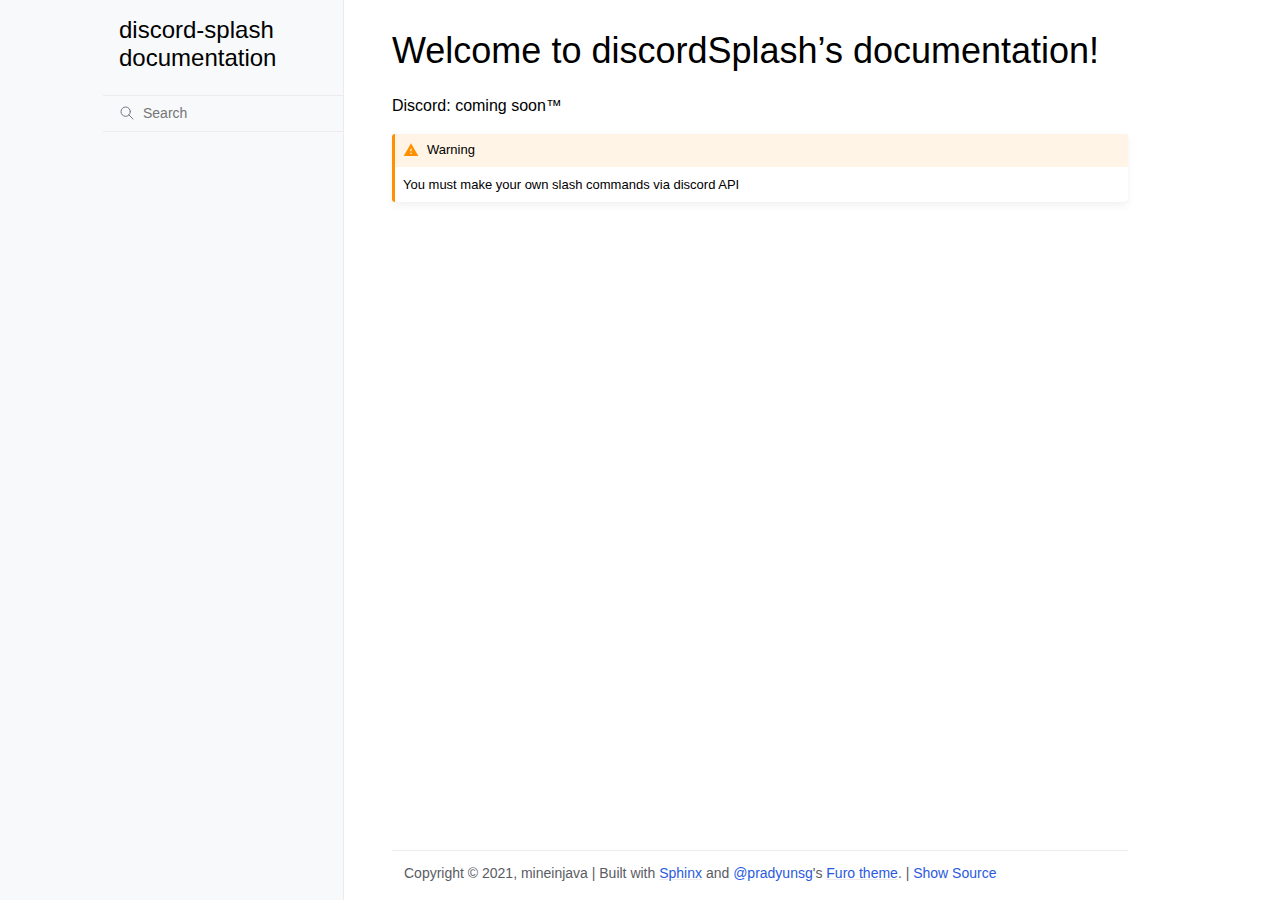
==== docs/_build/html/index.html @ cd90b01c "I think this fixes docs" ====
<!doctype html>
<html class="no-js">
  <head><meta charset="utf-8"/>
    <meta name="viewport" content="width=device-width,initial-scale=1"/><link rel="index" title="Index" href="genindex.html" /><link rel="search" title="Search" href="search.html" />

    <meta name="generator" content="sphinx-3.2.1, furo 2020.12.30.beta24"/>
        <title>Home - discord-splash documentation</title>
      <link rel="stylesheet" href="_static/styles/furo.css?digest=33d2fc4f3f180ec1ffc6524e273e21d7d58cbe49">
    <link rel="stylesheet" href="_static/pygments.css">
    <link media="(prefers-color-scheme: dark)" rel="stylesheet" href="_static/pygments_dark.css">
    


<style>
  :root {
    --color-code-background: #f8f8f8;
  --color-code-foreground: black;
  
  }
  @media (prefers-color-scheme: dark) {
    :root {
      --color-code-background: #202020;
  --color-code-foreground: #d0d0d0;
  
    }
  }

  /* For allowing end-user-specific overrides */
  .override-light {
    --color-code-background: #f8f8f8;
  --color-code-foreground: black;
  
  }
  .override-dark {
    --color-code-background: #202020;
  --color-code-foreground: #d0d0d0;
  
  }
</style><link rel="stylesheet" href="_static/styles/furo-extensions.css?digest=26485485040e7aaf717c13fd0188a5ad2c2deb60">
    <script id="documentation_options" data-url_root="./" src="_static/documentation_options.js"></script>
    <script defer="defer" src="_static/jquery.js"></script>
    <script defer="defer" src="_static/underscore.js"></script>
    <script defer="defer" src="_static/doctools.js"></script>
    <script defer="defer" src="_static/language_data.js"></script>
    <script defer src="_static/scripts/main.js?digest=e931d09b2a40c1bb82b542effe772014573baf67"></script></head>
  <body dir="">
    
<svg xmlns="http://www.w3.org/2000/svg" style="display: none;">
  <symbol id="svg-toc" viewBox="0 0 24 24">
    <title>Contents</title>
    <svg xmlns="http://www.w3.org/2000/svg" width="24" height="24" viewBox="0 0 24 24" fill="none"
      stroke-width="1.5" stroke="currentColor" stroke-linecap="round" stroke-linejoin="round">
      <path stroke="none" d="M0 0h24v24H0z"/>
      <line x1="4" y1="6" x2="20" y2="6" />
      <line x1="10" y1="12" x2="20" y2="12" />
      <line x1="6" y1="18" x2="20" y2="18" />
    </svg>
  </symbol>
  <symbol id="svg-menu" viewBox="0 0 24 24">
    <title>Menu</title>
    <svg xmlns="http://www.w3.org/2000/svg" width="24" height="24" viewBox="0 0 24 24" fill="none"
      stroke="currentColor" stroke-width="2" stroke-linecap="round" stroke-linejoin="round"
      class="feather feather-menu">
      <line x1="3" y1="12" x2="21" y2="12"></line>
      <line x1="3" y1="6" x2="21" y2="6"></line>
      <line x1="3" y1="18" x2="21" y2="18"></line>
    </svg>
  </symbol>
  <symbol id="svg-arrow-right" viewBox="0 0 24 24">
    <title>Expand</title>
    <svg xmlns="http://www.w3.org/2000/svg" width="24" height="24" viewBox="0 0 24 24" fill="none"
      stroke="currentColor" stroke-width="2" stroke-linecap="round" stroke-linejoin="round"
      class="feather feather-chevron-right">
      <polyline points="9 18 15 12 9 6"></polyline>
    </svg>
  </symbol>
</svg>

<input type="checkbox" class="sidebar-toggle" name="__navigation" id="__navigation">
<input type="checkbox" class="sidebar-toggle" name="__toc" id="__toc">
<label class="overlay sidebar-overlay" for="__navigation"></label>
<label class="overlay toc-overlay" for="__toc"></label>



<div class="page">
  <header class="mobile-header">
    <div class="header-left">
      <label class="nav-overlay-icon" for="__navigation">
        <i class="icon"><svg><use href="#svg-menu"></use></svg></i>
      </label>
    </div>
    <div class="header-center">
      <a href="#"><div class="brand">discord-splash  documentation</div></a>
    </div>
    <div class="header-right">
      <label class="toc-overlay-icon toc-header-icon no-toc" for="__toc">
        <i class="icon"><svg><use href="#svg-toc"></use></svg></i>
      </label>
    </div>
  </header>
  <aside class="sidebar-drawer">
    <div class="sidebar-container">
      
      <div class="sidebar-sticky"><a class="sidebar-brand" href="#">
  
  
  <span class="sidebar-brand-text">discord-splash  documentation</span>
  
</a><form class="sidebar-search-container" method="get" action="search.html">
  <input class="sidebar-search" placeholder=Search name="q">
  <input type="hidden" name="check_keywords" value="yes">
  <input type="hidden" name="area" value="default">
</form><div class="sidebar-scroll"><div class="sidebar-tree">
  
</div>
</div>
      </div>
      
    </div>
  </aside>
  <main class="main">
    <div class="content">
      <article role="main">
        <label class="toc-overlay-icon toc-content-icon no-toc" for="__toc">
          <i class="icon"><svg><use href="#svg-toc"></use></svg></i>
        </label>
        <div class="section" id="welcome-to-discordsplash-s-documentation">
<h1>Welcome to discordSplash’s documentation!<a class="headerlink" href="#welcome-to-discordsplash-s-documentation" title="Permalink to this headline">¶</a></h1>
<p>Discord: coming soon™</p>
<div class="admonition warning">
<p class="admonition-title">Warning</p>
<p>You must make your own slash commands via discord API</p>
</div>
</div>

      </article>
      <footer>
        
        <div class="related-pages">
          
          
        </div>

        <div class="related-information">
              Copyright &#169; 2021, mineinjava
            |
            Built with <a href="https://www.sphinx-doc.org/">Sphinx</a>
              and
              <a class="muted-link" href="https://pradyunsg.me">@pradyunsg</a>'s
              <a href="https://github.com/pradyunsg/furo">Furo theme</a>.
            |
            <a class="muted-link" href="_sources/index.rst.txt"
               rel="nofollow">
              Show Source
            </a>
        </div>
        
      </footer>
    </div>
    <aside class="toc-drawer no-toc">
      
      
      
    </aside>
  </main>
</div>
  </body>
</html>
---- docs/_build/html/_static/styles/furo.css ----
/*! normalize.css v8.0.1 | MIT License | github.com/necolas/normalize.css */html{line-height:1.15;-webkit-text-size-adjust:100%}body{margin:0}main{display:block}h1{font-size:2em;margin:.67em 0}hr{box-sizing:content-box;height:0;overflow:visible}pre{font-family:monospace,monospace;font-size:1em}a{background-color:transparent}abbr[title]{border-bottom:none;text-decoration:underline;-webkit-text-decoration:underline dotted;text-decoration:underline dotted}b,strong{font-weight:bolder}code,kbd,samp{font-family:monospace,monospace;font-size:1em}small{font-size:80%}sub,sup{font-size:75%;line-height:0;position:relative;vertical-align:baseline}sub{bottom:-.25em}sup{top:-.5em}img{border-style:none}button,input,optgroup,select,textarea{font-family:inherit;font-size:100%;line-height:1.15;margin:0}button,input{overflow:visible}button,select{text-transform:none}[type=button],[type=reset],[type=submit],button{-webkit-appearance:button}[type=button]::-moz-focus-inner,[type=reset]::-moz-focus-inner,[type=submit]::-moz-focus-inner,button::-moz-focus-inner{border-style:none;padding:0}[type=button]:-moz-focusring,[type=reset]:-moz-focusring,[type=submit]:-moz-focusring,button:-moz-focusring{outline:1px dotted ButtonText}fieldset{padding:.35em .75em .625em}legend{box-sizing:border-box;color:inherit;display:table;max-width:100%;padding:0;white-space:normal}progress{vertical-align:baseline}textarea{overflow:auto}[type=checkbox],[type=radio]{box-sizing:border-box;padding:0}[type=number]::-webkit-inner-spin-button,[type=number]::-webkit-outer-spin-button{height:auto}[type=search]{-webkit-appearance:textfield;outline-offset:-2px}[type=search]::-webkit-search-decoration{-webkit-appearance:none}::-webkit-file-upload-button{-webkit-appearance:button;font:inherit}details{display:block}summary{display:list-item}[hidden],template{display:none}body{color:var(--color-foreground-primary);background:var(--color-background-primary)}.mobile-header .header-center a{color:var(--color-header-text);text-decoration:none}.announcement{background-color:var(--color-announcement-background);color:var(--color-announcement-text)}.sidebar-drawer{border-right:1px solid var(--color-sidebar-background-border);background:var(--color-sidebar-background)}.sidebar-brand{color:var(--color-sidebar-brand-text)}.sidebar-search-container{background:var(--color-sidebar-search-background)}.sidebar-search-container:focus-within,.sidebar-search-container:hover{background:var(--color-sidebar-search-background--focus)}.sidebar-search-container:before{background-color:var(--color-sidebar-search-icon);-webkit-mask-image:var(--icon-search);mask-image:var(--icon-search)}.sidebar-search{border:none;border-top:1px solid var(--color-sidebar-search-border);border-bottom:1px solid var(--color-sidebar-search-border)}.sidebar-tree .icon,.sidebar-tree .reference{color:var(--color-sidebar-link-text)}.sidebar-tree .reference{text-decoration:none}.sidebar-tree .reference:hover{background:var(--color-sidebar-item-background--hover)}.sidebar-tree .reference.external:after{color:var(--color-sidebar-link-text)}.sidebar-tree .caption{color:var(--color-sidebar-caption-text)}.sidebar-tree .toctree-l1>.reference,.sidebar-tree .toctree-l1>label .icon{color:var(--color-sidebar-link-text--top-level)}.sidebar-tree label{background:var(--color-sidebar-item-expander-background)}.sidebar-tree label:hover{background:var(--color-sidebar-item-expander-background--hover)}.sidebar-tree .current>.reference{background:var(--color-sidebar-item-background--current)}.sidebar-tree .current>.reference:hover{background:var(--color-sidebar-item-background--hover)}.toc-drawer{background:var(--color-toc-background)}.toc-title{color:var(--color-toc-title-text)}.toc-tree{border-left:1px solid var(--color-background-border)}.toc-tree .reference{text-decoration:none;color:var(--color-toc-item-text)}.toc-tree .scroll-current>.reference{color:var(--color-toc-item-text--active)}article{color:var(--color-content-foreground);background:var(--color-content-background)}a{text-decoration:underline;color:var(--color-link);-webkit-text-decoration-color:var(--color-link-underline);text-decoration-color:var(--color-link-underline)}a:hover{color:var(--color-link--hover);-webkit-text-decoration-color:var(--color-link-underline--hover);text-decoration-color:var(--color-link-underline--hover)}a.muted-link{text-decoration:none}a.muted-link:hover{text-decoration:underline;color:var(--color-link);-webkit-text-decoration-color:var(--color-link-underline);text-decoration-color:var(--color-link-underline)}.problematic{color:var(--color-problematic)}.only-light{display:block!important}.only-dark{display:none!important}@media (prefers-color-scheme:dark){.only-light{display:none!important}.only-dark{display:block!important}}html{font-family:var(--font-stack)}code,kbd,pre,samp{font-family:var(--font-stack--monospace)}body{-webkit-font-smoothing:antialiased;-moz-osx-font-smoothing:grayscale}article{line-height:1.5}h1{font-size:2.25rem}h2{font-size:1.75rem}h3{font-size:1.25rem}h4{font-size:1rem}h5{font-size:.875rem}h6{font-size:.75rem}h1,h2{margin-bottom:1rem;font-weight:300}h1,h2,h3{margin-top:1.5rem}h3{margin-bottom:.75rem;font-weight:400}h4,h5,h6{text-transform:uppercase;margin-top:1rem;margin-bottom:.5rem;font-weight:700}p{margin-top:.75rem;margin-bottom:.75rem}hr.docutils{height:1px;padding:0;margin:2rem 0;background-color:var(--color-background-border);border:0}.centered{text-align:center}:root{--font-stack:-apple-system,BlinkMacSystemFont,Segoe UI,Helvetica,Arial,sans-serif,Apple Color Emoji,Segoe UI Emoji;--font-stack--monospace:"SFMono-Regular",Menlo,Consolas,Monaco,Liberation Mono,Lucida Console,monospace;--font-size--normal:100%;--font-size--small:87.5%;--font-size--small--2:81.25%;--font-size--small--3:75%;--font-size--small--4:62.5%;--sidebar-caption-font-size:var(--font-size--small--2);--sidebar-item-font-size:var(--font-size--small);--sidebar-search-input-font-size:var(--font-size--small);--toc-font-size:var(--font-size--small--3);--toc-font-size--mobile:var(--font-size--normal);--toc-title-font-size:var(--font-size--small--4);--admonition-font-size:0.8125rem;--admonition-title-font-size:0.8125rem;--code-font-size:var(--font-size--small--2);--header-height:calc(var(--sidebar-item-line-height) + var(--sidebar-item-spacing-vertical)*4);--sidebar-tree-space-above:1.5rem;--sidebar-caption-space-above:1rem;--sidebar-item-line-height:1rem;--sidebar-item-spacing-vertical:0.5rem;--sidebar-item-spacing-horizontal:1rem;--sidebar-item-height:calc(var(--sidebar-item-line-height) + var(--sidebar-item-spacing-vertical)*2);--sidebar-expander-width:var(--sidebar-item-height);--sidebar-search-space-above:0.5rem;--sidebar-search-input-spacing-vertical:0.5rem;--sidebar-search-input-spacing-horizontal:0.5rem;--sidebar-search-input-height:1rem;--sidebar-search-icon-size:var(--sidebar-search-input-height);--toc-title-padding:0.25rem 0;--toc-spacing-vertical:1.5rem;--toc-spacing-horizontal:1.5rem;--toc-item-spacing-vertical:0.4rem;--toc-item-spacing-horizontal:1rem;--icon-search:url('data:image/svg+xml;charset=utf-8,<svg xmlns="http://www.w3.org/2000/svg" viewBox="0 0 24 24" stroke-width="1.5" stroke="currentColor" fill="none" stroke-linecap="round" stroke-linejoin="round"><path d="M0 0h24v24H0z" stroke="none"/><circle cx="10" cy="10" r="7"/><path d="M21 21l-6-6"/></svg>');--icon-pencil:url('data:image/svg+xml;charset=utf-8,<svg xmlns="http://www.w3.org/2000/svg" viewBox="0 0 24 24"><path d="M20.71 7.04c.39-.39.39-1.04 0-1.41l-2.34-2.34c-.37-.39-1.02-.39-1.41 0l-1.84 1.83 3.75 3.75M3 17.25V21h3.75L17.81 9.93l-3.75-3.75L3 17.25z"/></svg>');--icon-abstract:url('data:image/svg+xml;charset=utf-8,<svg xmlns="http://www.w3.org/2000/svg" viewBox="0 0 24 24"><path d="M4 5h16v2H4V5m0 4h16v2H4V9m0 4h16v2H4v-2m0 4h10v2H4v-2z"/></svg>');--icon-info:url('data:image/svg+xml;charset=utf-8,<svg xmlns="http://www.w3.org/2000/svg" viewBox="0 0 24 24"><path d="M13 9h-2V7h2m0 10h-2v-6h2m-1-9A10 10 0 002 12a10 10 0 0010 10 10 10 0 0010-10A10 10 0 0012 2z"/></svg>');--icon-flame:url('data:image/svg+xml;charset=utf-8,<svg xmlns="http://www.w3.org/2000/svg" viewBox="0 0 24 24"><path d="M17.55 11.2c-.23-.3-.5-.56-.76-.82-.65-.6-1.4-1.03-2.03-1.66C13.3 7.26 13 4.85 13.91 3c-.91.23-1.75.75-2.45 1.32-2.54 2.08-3.54 5.75-2.34 8.9.04.1.08.2.08.33 0 .22-.15.42-.35.5-.22.1-.46.04-.64-.12a.83.83 0 01-.15-.17c-1.1-1.43-1.28-3.48-.53-5.12C5.89 10 5 12.3 5.14 14.47c.04.5.1 1 .27 1.5.14.6.4 1.2.72 1.73 1.04 1.73 2.87 2.97 4.84 3.22 2.1.27 4.35-.12 5.96-1.6 1.8-1.66 2.45-4.32 1.5-6.6l-.13-.26c-.2-.46-.47-.87-.8-1.25l.05-.01m-3.1 6.3c-.28.24-.73.5-1.08.6-1.1.4-2.2-.16-2.87-.82 1.19-.28 1.89-1.16 2.09-2.05.17-.8-.14-1.46-.27-2.23-.12-.74-.1-1.37.18-2.06.17.38.37.76.6 1.06.76 1 1.95 1.44 2.2 2.8.04.14.06.28.06.43.03.82-.32 1.72-.92 2.27h.01z"/></svg>');--icon-question:url('data:image/svg+xml;charset=utf-8,<svg xmlns="http://www.w3.org/2000/svg" viewBox="0 0 24 24"><path d="M15.07 11.25l-.9.92C13.45 12.89 13 13.5 13 15h-2v-.5c0-1.11.45-2.11 1.17-2.83l1.24-1.26c.37-.36.59-.86.59-1.41a2 2 0 00-2-2 2 2 0 00-2 2H8a4 4 0 014-4 4 4 0 014 4 3.2 3.2 0 01-.93 2.25M13 19h-2v-2h2M12 2A10 10 0 002 12a10 10 0 0010 10 10 10 0 0010-10c0-5.53-4.5-10-10-10z"/></svg>');--icon-warning:url('data:image/svg+xml;charset=utf-8,<svg xmlns="http://www.w3.org/2000/svg" viewBox="0 0 24 24"><path d="M13 14h-2v-4h2m0 8h-2v-2h2M1 21h22L12 2 1 21z"/></svg>');--icon-failure:url('data:image/svg+xml;charset=utf-8,<svg xmlns="http://www.w3.org/2000/svg" viewBox="0 0 24 24"><path d="M12 2c5.53 0 10 4.47 10 10s-4.47 10-10 10S2 17.53 2 12 6.47 2 12 2m3.59 5L12 10.59 8.41 7 7 8.41 10.59 12 7 15.59 8.41 17 12 13.41 15.59 17 17 15.59 13.41 12 17 8.41 15.59 7z"/></svg>');--icon-spark:url('data:image/svg+xml;charset=utf-8,<svg xmlns="http://www.w3.org/2000/svg" viewBox="0 0 24 24"><path d="M11.5 20l4.86-9.73H13V4l-5 9.73h3.5V20M12 2c2.75 0 5.1 1 7.05 2.95C21 6.9 22 9.25 22 12s-1 5.1-2.95 7.05C17.1 21 14.75 22 12 22s-5.1-1-7.05-2.95C3 17.1 2 14.75 2 12s1-5.1 2.95-7.05C6.9 3 9.25 2 12 2z"/></svg>');--icon-admonition-default:var(--icon-abstract);--color-problematic:#b30000;--color-foreground-primary:#000;--color-foreground-secondary:#5a5c63;--color-foreground-muted:#72747e;--color-foreground-border:#878787;--color-background-primary:#fff;--color-background-secondary:#f8f9fb;--color-background-hover:#efeff4;--color-background-hover--transparent:rgba(239,239,244,0);--color-background-border:#eeebee;--color-announcement-background:rgba(0,0,0,0.8666666666666667);--color-announcement-text:#eeebee;--color-brand-primary:#2962ff;--color-brand-content:#2a5adf;--color-api-overall:var(--color-foreground-muted);--color-api-name:var(--color-brand-content);--color-api-pre-name:var(--color-brand-content);--color-api-paren:var(--color-foreground-secondary);--color-api-keyword:var(--color-problematic);--color-api-highlight-on-target:#ffc;--color-inline-code-background:var(--color-background-secondary);--color-highlighted-background:#def;--color-highlighted-text:var(--color-foreground-primary);--color-admonition-background:transparent;--color-admonition-title:#651fff;--color-admonition-title-background:rgba(101,31,255,0.1);--color-admonition-title--caution:#ff9100;--color-admonition-title-background--caution:rgba(255,145,0,0.1);--color-admonition-title--warning:#ff9100;--color-admonition-title-background--warning:rgba(255,145,0,0.1);--color-admonition-title--danger:#ff5252;--color-admonition-title-background--danger:rgba(255,82,82,0.1);--color-admonition-title--attention:#ff5252;--color-admonition-title-background--attention:rgba(255,82,82,0.1);--color-admonition-title--error:#ff5252;--color-admonition-title-background--error:rgba(255,82,82,0.1);--color-admonition-title--hint:#00c852;--color-admonition-title-background--hint:rgba(0,200,82,0.1);--color-admonition-title--important:#00bfa5;--color-admonition-title-background--important:rgba(0,191,165,0.1);--color-admonition-title--note:#00b0ff;--color-admonition-title-background--note:rgba(0,176,255,0.1);--color-admonition-title--seealso:#448aff;--color-admonition-title-background--seealso:rgba(68,138,255,0.1);--color-admonition-title--tip:#00c852;--color-admonition-title-background--tip:rgba(0,200,82,0.1);--color-admonition-title--admonition-todo:grey;--color-admonition-title-background--admonition-todo:hsla(0,0%,50.2%,0.1);--color-header-background:var(--color-background-primary);--color-header-border:var(--color-background-border);--color-header-text:var(--color-foreground-primary);--color-sidebar-background:var(--color-background-secondary);--color-sidebar-background-border:var(--color-background-border);--color-sidebar-brand-text:var(--color-foreground-primary);--color-sidebar-caption-text:var(--color-foreground-muted);--color-sidebar-link-text:var(--color-foreground-secondary);--color-sidebar-link-text--top-level:var(--color-brand-primary);--color-sidebar-item-background:var(--color-sidebar-background);--color-sidebar-item-background--current:var(--color-sidebar-item-background);--color-sidebar-item-background--hover:linear-gradient(90deg,var(--color-background-hover--transparent),var(--color-background-hover) var(--sidebar-item-spacing-horizontal),var(--color-background-hover));--color-sidebar-item-expander-background:transparent;--color-sidebar-item-expander-background--hover:var(--color-background-hover);--color-sidebar-search-text:var(--color-foreground-primary);--color-sidebar-search-background:var(--color-background-secondary);--color-sidebar-search-background--focus:var(--color-background-primary);--color-sidebar-search-border:var(--color-background-border);--color-sidebar-search-icon:var(--color-foreground-muted);--color-toc-background:var(--color-background-primary);--color-toc-title-text:var(--color-foreground-muted);--color-toc-item-text:var(--color-foreground-secondary);--color-toc-item-text--hover:var(--color-foreground-primary);--color-toc-item-text--active:var(--color-brand-primary);--color-content-foreground:var(--color-foreground-primary);--color-content-background:transparent;--color-link:var(--color-brand-content);--color-link--hover:var(--color-brand-content);--color-link-underline:var(--color-background-border);--color-link-underline--hover:var(--color-foreground-border)}@media (prefers-color-scheme:dark){:root{--color-problematic:#e25050;--color-foreground-primary:hsla(0,0%,100%,0.8509803921568627);--color-foreground-secondary:#9ca0a5;--color-foreground-muted:#81868d;--color-foreground-border:#666;--color-background-primary:#131416;--color-background-secondary:#1a1c1e;--color-background-hover:#1e2124;--color-background-hover--transparent:rgba(30,33,36,0);--color-background-border:#303335;--color-announcement-background:rgba(0,0,0,0.8666666666666667);--color-announcement-text:#eeebee;--color-brand-primary:#2b8cee;--color-brand-content:#368ce2;--color-highlighted-background:#083563;--color-highlighted-text:var(--color-foreground-primary);--color-api-highlight-on-target:#330;--color-admonition-background:#18181a}}html{overflow-x:hidden;overflow-y:scroll}:not(html):not(body){scrollbar-width:thin;scrollbar-color:var(--color-foreground-border) transparent}:not(html):not(body)::-webkit-scrollbar{width:.25rem;height:.25rem}:not(html):not(body)::-webkit-scrollbar-thumb{background-color:var(--color-foreground-border);border-radius:.125rem}body,html{height:100%}.page{display:flex;min-height:100%}.mobile-header{width:100%;height:var(--header-height);background-color:var(--color-header-background);color:var(--color-header-text);border-bottom:1px solid var(--color-header-border);z-index:10;display:none}.mobile-header.scrolled{border-bottom:none;box-shadow:0 0 .2rem rgba(0,0,0,.1),0 .2rem .4rem rgba(0,0,0,.2)}.main{display:flex;flex:1}.sidebar-drawer{box-sizing:border-box;display:flex;justify-content:flex-end;width:calc(50% - 26em);min-width:15em}.sidebar-container,.toc-drawer{box-sizing:border-box;width:15em}.toc-drawer{padding-right:1rem}.sidebar-sticky,.toc-sticky{position:-webkit-sticky;position:sticky;top:0;height:100vh;height:min(100%,100vh);display:flex;flex-direction:column}.sidebar-scroll,.toc-scroll{flex-shrink:1;overflow:auto;scroll-behavior:smooth}.content{padding:0 3em;width:46em;display:flex;flex-direction:column;justify-content:space-between}.icon{display:inline-block;height:1rem;width:1rem}.icon svg{width:100%;height:100%}.announcement{height:var(--header-height);display:flex;align-items:center;overflow-x:auto}.announcement+.page{min-height:calc(100% - var(--header-height))}.announcement-content{box-sizing:border-box;padding:.5rem;min-width:100%;white-space:nowrap;text-align:center}.nav-overlay-icon,.toc-overlay-icon{display:none;cursor:pointer}.nav-overlay-icon .icon,.toc-overlay-icon .icon{color:var(--color-foreground-secondary);height:1.25rem;width:1.25rem}.nav-overlay-icon,.toc-header-icon{justify-content:center;align-items:center}.toc-content-icon{height:1.5rem;width:1.5rem;margin-top:1.5rem;float:right}.sidebar-toggle{position:absolute;display:none}.sidebar-toggle[name=__toc]{left:20px}.sidebar-toggle:checked{left:40px}.overlay{position:fixed;top:0;width:0;height:0;transition:width 0ms,height 0ms,opacity .25s ease-out;opacity:0;background-color:rgba(0,0,0,.54)}.sidebar-overlay{z-index:20}.toc-overlay{z-index:40}.sidebar-drawer{z-index:30;transition:left .25s ease-in-out}.toc-drawer{z-index:50;transition:right .25s ease-in-out}#__navigation:checked~.sidebar-overlay{width:100%;height:100%;opacity:1}#__navigation:checked~.page .sidebar-drawer{top:0;left:0}#__toc:checked~.toc-overlay{width:100%;height:100%;opacity:1}#__toc:checked~.page .toc-drawer{top:0;right:0}@media (min-width:97em){html{font-size:110%}}@media (max-width:82em){.toc-content-icon{display:flex}.toc-drawer{position:fixed;height:100vh;top:0;right:-15em;border-left:1px solid var(--color-background-muted)}.toc-tree{border-left:none;font-size:var(--toc-font-size--mobile)}.sidebar-drawer{width:calc(50% - 18.5em)}}@media (max-width:67em){.nav-overlay-icon{display:flex}.sidebar-drawer{position:fixed;height:100vh;width:15em;top:0;left:-15em}.toc-header-icon{display:flex}.toc-content-icon{display:none}.mobile-header{position:-webkit-sticky;position:sticky;top:0;display:flex;justify-content:space-between;align-items:center}.mobile-header .header-left,.mobile-header .header-right{display:flex;height:var(--header-height);width:var(--header-height)}.mobile-header .header-left label,.mobile-header .header-right label{height:100%;width:100%}:target{scroll-margin-top:var(--header-height)}.page{flex-direction:column;justify-content:center}.content{margin-left:auto;margin-right:auto}}@media (max-width:52em){.content{width:100%;overflow-x:auto}}@media (max-width:46em){.content{padding:0 1em}article div.sidebar{float:none;width:100%;margin:1rem 0}}.admonition{margin:1rem auto;padding:0 .5rem .5rem;background:var(--color-admonition-background);border-radius:.2rem;border-left:.2rem solid var(--color-admonition-title);box-shadow:0 .2rem .5rem rgba(0,0,0,.05),0 0 .0625rem rgba(0,0,0,.1);font-size:var(--admonition-font-size);overflow:hidden;page-break-inside:avoid}.admonition>:nth-child(2){margin-top:0}.admonition>:last-child{margin-bottom:0}.admonition p.admonition-title{position:relative;margin:0 -.5rem .5rem;padding:.5rem .5rem .5rem 2rem;font-weight:500;font-size:var(--admonition-title-font-size);background-color:var(--color-admonition-title-background);line-height:1.3}.admonition p.admonition-title:before{content:"";position:absolute;left:.5rem;width:1rem;height:1rem;background-color:var(--color-admonition-title);-webkit-mask-image:var(--icon-admonition-default);mask-image:var(--icon-admonition-default);-webkit-mask-repeat:no-repeat;mask-repeat:no-repeat}.admonition.caution{border-left-color:var(--color-admonition-title--caution)}.admonition.caution .admonition-title{background-color:var(--color-admonition-title-background--caution)}.admonition.caution .admonition-title:before{background-color:var(--color-admonition-title--caution);-webkit-mask-image:var(--icon-spark);mask-image:var(--icon-spark)}.admonition.warning{border-left-color:var(--color-admonition-title--warning)}.admonition.warning .admonition-title{background-color:var(--color-admonition-title-background--warning)}.admonition.warning .admonition-title:before{background-color:var(--color-admonition-title--warning);-webkit-mask-image:var(--icon-warning);mask-image:var(--icon-warning)}.admonition.danger{border-left-color:var(--color-admonition-title--danger)}.admonition.danger .admonition-title{background-color:var(--color-admonition-title-background--danger)}.admonition.danger .admonition-title:before{background-color:var(--color-admonition-title--danger);-webkit-mask-image:var(--icon-spark);mask-image:var(--icon-spark)}.admonition.attention{border-left-color:var(--color-admonition-title--attention)}.admonition.attention .admonition-title{background-color:var(--color-admonition-title-background--attention)}.admonition.attention .admonition-title:before{background-color:var(--color-admonition-title--attention);-webkit-mask-image:var(--icon-warning);mask-image:var(--icon-warning)}.admonition.error{border-left-color:var(--color-admonition-title--error)}.admonition.error .admonition-title{background-color:var(--color-admonition-title-background--error)}.admonition.error .admonition-title:before{background-color:var(--color-admonition-title--error);-webkit-mask-image:var(--icon-failure);mask-image:var(--icon-failure)}.admonition.hint{border-left-color:var(--color-admonition-title--hint)}.admonition.hint .admonition-title{background-color:var(--color-admonition-title-background--hint)}.admonition.hint .admonition-title:before{background-color:var(--color-admonition-title--hint);-webkit-mask-image:var(--icon-question);mask-image:var(--icon-question)}.admonition.important{border-left-color:var(--color-admonition-title--important)}.admonition.important .admonition-title{background-color:var(--color-admonition-title-background--important)}.admonition.important .admonition-title:before{background-color:var(--color-admonition-title--important);-webkit-mask-image:var(--icon-flame);mask-image:var(--icon-flame)}.admonition.note{border-left-color:var(--color-admonition-title--note)}.admonition.note .admonition-title{background-color:var(--color-admonition-title-background--note)}.admonition.note .admonition-title:before{background-color:var(--color-admonition-title--note);-webkit-mask-image:var(--icon-pencil);mask-image:var(--icon-pencil)}.admonition.seealso{border-left-color:var(--color-admonition-title--seealso)}.admonition.seealso .admonition-title{background-color:var(--color-admonition-title-background--seealso)}.admonition.seealso .admonition-title:before{background-color:var(--color-admonition-title--seealso);-webkit-mask-image:var(--icon-info);mask-image:var(--icon-info)}.admonition.tip{border-left-color:var(--color-admonition-title--tip)}.admonition.tip .admonition-title{background-color:var(--color-admonition-title-background--tip)}.admonition.tip .admonition-title:before{background-color:var(--color-admonition-title--tip);-webkit-mask-image:var(--icon-info);mask-image:var(--icon-info)}.admonition.admonition-todo{border-left-color:var(--color-admonition-title--admonition-todo)}.admonition.admonition-todo .admonition-title{background-color:var(--color-admonition-title-background--admonition-todo)}.admonition.admonition-todo .admonition-title:before{background-color:var(--color-admonition-title--admonition-todo);-webkit-mask-image:var(--icon-pencil);mask-image:var(--icon-pencil)}.admonition-todo .admonition-title{text-transform:uppercase}dl.c dd,dl.cpp dd,dl.js dd,dl.py dd{margin-left:2rem}dl.c dd>:first-child,dl.cpp dd>:first-child,dl.js dd>:first-child,dl.py dd>:first-child{margin-top:.125rem}dl.c dd>:last-child,dl.cpp dd>:last-child,dl.js dd>:last-child,dl.py dd>:last-child{margin-bottom:1.25rem}dl.c .field-list,dl.cpp .field-list,dl.js .field-list,dl.py .field-list{margin-bottom:.75rem}dl.c .field-list dt,dl.cpp .field-list dt,dl.js .field-list dt,dl.py .field-list dt{text-transform:uppercase;font-size:var(--font-size--small)}dl.c .field-list dd:empty,dl.cpp .field-list dd:empty,dl.js .field-list dd:empty,dl.py .field-list dd:empty{margin-bottom:.5rem}dl.c .field-list dd>ul,dl.cpp .field-list dd>ul,dl.js .field-list dd>ul,dl.py .field-list dd>ul{margin-left:-1.2rem}dl.c .field-list dd>ul>li>p:nth-child(2),dl.cpp .field-list dd>ul>li>p:nth-child(2),dl.js .field-list dd>ul>li>p:nth-child(2),dl.py .field-list dd>ul>li>p:nth-child(2){margin-top:0}dl.c .field-list dd>ul>li>p+p:last-child:empty,dl.cpp .field-list dd>ul>li>p+p:last-child:empty,dl.js .field-list dd>ul>li>p+p:last-child:empty,dl.py .field-list dd>ul>li>p+p:last-child:empty{margin-top:0;margin-bottom:0}dl.c>dt,dl.cpp>dt,dl.js>dt,dl.py>dt{color:var(--color-api-overall)}dl.c>dt:target,dl.cpp>dt:target,dl.js>dt:target,dl.py>dt:target{background-color:var(--color-api-highlight-on-target)}dl.class>dt,dl.enum-class>dt,dl.enum-struct>dt,dl.enum>dt,dl.exception>dt,dl.function>dt,dl.method>dt,dl.type>dt{padding-left:3em;text-indent:-3em}dl.class>dt .property,dl.enum-class>dt .property,dl.enum-struct>dt .property,dl.enum>dt .property,dl.exception>dt .property,dl.function>dt .property,dl.method>dt .property,dl.type>dt .property{color:var(--color-api-keyword);padding-right:.25rem}.sig-name{font-weight:700;color:var(--color-api-name)}.sig-prename{color:var(--color-api-pre-name)}.sig-paren{color:var(--color-api-paren)}.sig-param{font-style:normal}.versionmodified{font-style:italic}div.deprecated p,div.versionadded p,div.versionchanged p{margin-top:.125rem;margin-bottom:.125rem}.viewcode-back,.viewcode-link{float:right;font-size:var(--font-size--small)}.code-block-caption,article p.caption,table>caption{font-size:var(--font-size--small);text-align:center}.toctree-wrapper.compound .caption{font-size:var(--font-size--small);text-transform:uppercase;text-align:initial;margin-bottom:0}.toctree-wrapper.compound>ul{margin-top:0;margin-bottom:0}code.literal{background:var(--color-inline-code-background);border-radius:.2em;font-size:var(--font-size--small--2);padding:.1em .2em}article div[class*=" highlight-"],article div[class^=highlight-]{margin:1em 0;display:flex}pre{margin:0;padding:0}article pre{line-height:1.5}.highlight pre,pre.literal-block{font-size:var(--code-font-size);padding:.625rem .875rem;overflow:auto}pre.literal-block{margin-top:1rem;margin-bottom:1rem;border-radius:.2rem;background-color:var(--color-code-background);color:var(--color-code-foreground)}.highlight{width:100%;border-radius:.2rem}.highlighttable{width:100%;display:block}.highlighttable tbody{display:block}.highlighttable tr{display:flex}.highlighttable td.linenos{background-color:var(--color-code-background);color:var(--color-code-foreground);padding:.625rem 0 .625rem .875rem;border-top-left-radius:.2rem;border-bottom-left-radius:.2rem}.highlighttable .linenodiv{font-size:var(--code-font-size);padding-right:.5rem;box-shadow:-.0625rem 0 var(--color-code-foreground) inset;opacity:.5}.highlighttable td.code{padding:0;display:block;flex:1;overflow:hidden}.highlighttable td.code .highlight{border-top-left-radius:0;border-bottom-left-radius:0}.footnote-reference{font-size:var(--font-size--small--4);vertical-align:super}dl.footnote{font-size:var(--font-size--small);color:var(--color-foreground-secondary);display:grid;grid-template-columns:-webkit-max-content auto;grid-template-columns:max-content auto}dl.footnote dt{margin:0}dl.footnote dt>.fn-backref{margin-left:.25rem}dl.footnote dt:after{content:":"}dl.footnote dt .brackets:before{content:"["}dl.footnote dt .brackets:after{content:"]"}img{box-sizing:border-box;max-width:100%;height:auto}article .figure{border-radius:.2rem;padding:.5rem}article .figure :last-child{margin-bottom:0}article .align-left{float:left;clear:left;margin:0 1rem 1rem}article .align-right{float:right;clear:right;margin:0 1rem 1rem}article .align-center,article .figure.align-default,article .legend .align-default{text-align:center;margin-left:50%;transform:translate(-50%)}.genindex-jumpbox{border-top:1px solid var(--color-background-border);border-bottom:1px solid var(--color-background-border);padding:.25rem}.genindex-section h2{margin-top:.75rem;margin-bottom:.5rem}.genindex-section ul{margin-top:0;margin-bottom:0}ol,ul{padding-left:1.2rem;margin-top:1rem;margin-bottom:1rem}ol li>p:first-child,ul li>p:first-child{margin-top:.25rem;margin-bottom:.25rem}ol li>p:last-child,ul li>p:last-child{margin-top:.25rem}ol li>ol,ol li>ul,ul li>ol,ul li>ul{margin-top:.5rem;margin-bottom:.5rem}.simple li>ol,.simple li>ul,.toctree-wrapper li>ol,.toctree-wrapper li>ul{margin-top:0;margin-bottom:0}.field-list dt,.option-list dt,dl.footnote dt,dl.glossary dt,dl.simple dt,dl:not([class]) dt{font-weight:500;margin-top:.25rem}.field-list dt+dt,.option-list dt+dt,dl.footnote dt+dt,dl.glossary dt+dt,dl.simple dt+dt,dl:not([class]) dt+dt{margin-top:0}.field-list dt .classifier:before,.option-list dt .classifier:before,dl.footnote dt .classifier:before,dl.glossary dt .classifier:before,dl.simple dt .classifier:before,dl:not([class]) dt .classifier:before{content:":";margin-left:.2rem;margin-right:.2rem}.field-list dd>p:first-child,.field-list dd ul,.option-list dd>p:first-child,.option-list dd ul,dl.footnote dd>p:first-child,dl.footnote dd ul,dl.glossary dd>p:first-child,dl.glossary dd ul,dl.simple dd>p:first-child,dl.simple dd ul,dl:not([class]) dd>p:first-child,dl:not([class]) dd ul{margin-top:.125rem}.field-list dd ul,.option-list dd ul,dl.footnote dd ul,dl.glossary dd ul,dl.simple dd ul,dl:not([class]) dd ul{margin-bottom:.125rem}.math-wrapper{width:100%;overflow-x:auto}abbr[title]{cursor:help}kbd{margin:0 .2rem;padding:0 .2rem;border-radius:.2rem;border:1px solid var(--color-foreground-border);color:var(--color-foreground-primary);vertical-align:text-bottom;font-size:var(--font-size--small--3);display:inline-block;box-shadow:0 .0625rem 0 rgba(0,0,0,.2),inset 0 0 0 .125rem var(--color-background-primary);background-color:var(--color-background-secondary)}kbd>kbd{margin:0}blockquote{border-left:1px solid var(--color-foreground-border);font-style:italic;margin-left:.5rem;margin-right:.5rem;padding:.5rem 1rem}.code-block-caption>.headerlink,dl dt>.headerlink,h1>.headerlink,h2>.headerlink,h3>.headerlink,h4>.headerlink,h5>.headerlink,h6>.headerlink,p.caption>.headerlink,table>caption>.headerlink{font-weight:100;margin-left:.5rem;visibility:hidden;text-decoration:none}.code-block-caption:hover>.headerlink,:target>h1:first-child>.headerlink,:target>h2:first-child>.headerlink,:target>h3:first-child>.headerlink,:target>h4:first-child>.headerlink,:target>h5:first-child>.headerlink,:target>h6:first-child>.headerlink,dl dt:hover>.headerlink,h1:hover>.headerlink,h2:hover>.headerlink,h3:hover>.headerlink,h4:hover>.headerlink,h5:hover>.headerlink,h6:hover>.headerlink,p.caption:hover>.headerlink,table>caption:hover>.headerlink{visibility:visible}p.rubric{text-transform:uppercase;font-size:var(--font-size--small)}article .sidebar{float:right;clear:right;width:30%;margin-left:1rem;margin-right:0;border-radius:.2rem;background-color:var(--color-background-secondary);border:1px solid var(--color-background-border)}article .sidebar>*{padding-left:1rem;padding-right:1rem}article .sidebar .sidebar-title{margin:0;padding:.5rem 1rem;border-bottom:1px solid var(--color-background-border);font-weight:500}.table-wrapper{width:100%;overflow-x:auto;margin-top:1rem;margin-bottom:.5rem;padding:.2rem .2rem .75rem}table.docutils{border-radius:.2rem;border-spacing:0;border-collapse:collapse;box-shadow:0 .2rem .5rem rgba(0,0,0,.05),0 0 .0625rem rgba(0,0,0,.1)}table.docutils th{background:var(--color-background-secondary)}table.docutils td,table.docutils th{padding:0 .25rem;border-left:1px solid var(--color-background-border);border-right:1px solid var(--color-background-border);border-bottom:1px solid var(--color-background-border)}table.docutils td p,table.docutils th p{margin:.25rem}table.docutils td:first-child,table.docutils th:first-child{border-left:none}table.docutils td:last-child,table.docutils th:last-child{border-right:none}footer{font-size:var(--font-size--small);display:flex;flex-direction:column;margin-top:2rem}.related-information{margin-top:1rem;padding:.75rem .75rem 1rem;border-top:1px solid var(--color-background-border);line-height:1.5;color:var(--color-foreground-secondary)}.related-pages a{display:flex;align-items:center;text-decoration:none}.related-pages a:hover .page-info .title{text-decoration:underline;color:var(--color-link);-webkit-text-decoration-color:var(--color-link-underline);text-decoration-color:var(--color-link-underline)}.related-pages a svg,.related-pages a svg>use{flex-shrink:0;color:var(--color-foreground-border);width:.75rem;height:.75rem;margin:0 .5rem}.related-pages a.next-page{max-width:50%;float:right;clear:right;text-align:right}.related-pages a.prev-page{max-width:50%;float:left;clear:left}.related-pages a.prev-page svg{transform:rotate(180deg)}.page-info{display:flex;flex-direction:column}.next-page .page-info{align-items:flex-end}.page-info .context{display:flex;align-items:center;padding-bottom:.1rem;color:var(--color-foreground-muted);font-size:var(--font-size--small);text-decoration:none}ul.search{padding-left:0;list-style:none}ul.search li{padding:1rem 0;border-bottom:1px solid var(--color-background-border)}.highlighted{background-color:var(--color-highlighted-background);color:var(--color-highlighted-text)}.sidebar-brand{display:flex;flex-direction:column;flex-shrink:0;padding:var(--sidebar-item-spacing-vertical) var(--sidebar-item-spacing-horizontal);text-decoration:none}.sidebar-brand-text{overflow-wrap:break-word;font-size:1.5rem}.sidebar-brand-text,.sidebar-logo-container{margin:var(--sidebar-item-spacing-vertical) 0}.sidebar-logo{margin:0 auto;display:block;max-width:100%}.sidebar-search-container{display:flex;align-items:center;margin-top:var(--sidebar-search-space-above);position:relative}.sidebar-search-container:before{content:"";position:absolute;left:var(--sidebar-item-spacing-horizontal);width:var(--sidebar-search-icon-size);height:var(--sidebar-search-icon-size)}.sidebar-search{box-sizing:border-box;padding:var(--sidebar-search-input-spacing-vertical) var(--sidebar-search-input-spacing-horizontal) var(--sidebar-search-input-spacing-vertical) calc(var(--sidebar-item-spacing-horizontal) + var(--sidebar-search-input-spacing-horizontal) + var(--sidebar-search-icon-size));width:100%;color:var(--color-sidebar-search-foreground);background:transparent;z-index:10}.sidebar-search:focus{outline:none}.sidebar-search::-moz-placeholder{font-size:var(--sidebar-search-input-font-size)}.sidebar-search:-ms-input-placeholder{font-size:var(--sidebar-search-input-font-size)}.sidebar-search::placeholder{font-size:var(--sidebar-search-input-font-size)}.sidebar-tree{font-size:var(--sidebar-item-font-size);margin-top:var(--sidebar-tree-space-above);margin-bottom:var(--sidebar-item-spacing-vertical)}.sidebar-tree ul{padding:0;margin-top:0;margin-bottom:0;display:flex;flex-direction:column;list-style:none}.sidebar-tree li{position:relative;margin:0}.sidebar-tree li>ul{margin-left:var(--sidebar-item-spacing-horizontal)}.sidebar-tree .reference{box-sizing:border-box;display:inline-block;line-height:var(--sidebar-item-line-height);height:100%;width:100%;padding:var(--sidebar-item-spacing-vertical) var(--sidebar-item-spacing-horizontal)}.sidebar-tree .reference.external:after{content:url("data:image/svg+xml;charset=utf-8,%3Csvg width='12' height='12' xmlns='http://www.w3.org/2000/svg' viewBox='0 0 24 24' stroke-width='1.5' stroke='%23607D8B' fill='none' stroke-linecap='round' stroke-linejoin='round'%3E%3Cpath d='M0 0h24v24H0z' stroke='none'/%3E%3Cpath d='M11 7H6a2 2 0 00-2 2v9a2 2 0 002 2h9a2 2 0 002-2v-5M10 14L20 4M15 4h5v5'/%3E%3C/svg%3E");margin:0 .25rem;vertical-align:center}.sidebar-tree .current-page>.reference{font-weight:700}.sidebar-tree label{position:absolute;top:0;right:0;height:var(--sidebar-item-height);width:var(--sidebar-expander-width);cursor:pointer;display:flex;justify-content:center;align-items:center}.sidebar-tree .caption{font-size:var(--sidebar-caption-font-size);font-weight:700;text-transform:uppercase;margin:var(--sidebar-caption-space-above) 0 0 0;padding:var(--sidebar-item-spacing-vertical) var(--sidebar-item-spacing-horizontal)}.sidebar-tree li.has-children>.reference{padding-right:var(--sidebar-expander-width)}.toctree-checkbox{position:absolute;display:none}.toctree-checkbox~ul{display:none}.toctree-checkbox~label .icon svg{transform:rotate(90deg)}.toctree-checkbox:checked~ul{display:block}.toctree-checkbox:checked~label .icon svg{transform:rotate(-90deg)}.toc-title-container{padding:var(--toc-title-padding);padding-top:var(--toc-spacing-vertical)}.toc-title{font-size:var(--toc-title-font-size);padding-left:var(--toc-spacing-horizontal);text-transform:uppercase}.no-toc{display:none}.toc-tree-container{padding-bottom:var(--toc-spacing-vertical)}.toc-tree{font-size:var(--toc-font-size);line-height:1.3;padding-left:calc(var(--toc-spacing-horizontal) - var(--toc-item-spacing-horizontal))}.toc-tree>ul>li:first-child{padding-top:0}.toc-tree>ul>li:first-child>ul{padding-left:0}.toc-tree>ul>li:first-child>a{display:none}.toc-tree ul{list-style-type:none;margin-top:0;margin-bottom:0;padding-left:var(--toc-item-spacing-horizontal)}.toc-tree li{padding-top:var(--toc-item-spacing-vertical)}.toc-tree li .reference{word-break:break-word;text-decoration:none}.toc-tree li.scroll-current>.reference{font-weight:700}.toc-scroll{max-height:100vh;overflow-y:scroll}.contents{color:var(--color-problematic);background:rgba(255,0,0,.25)}.contents:before{content:"ERROR: Adding a table of contents in Furo-based documentation is unnecessary, and does not work well with existing styling."}
/*# sourceMappingURL=furo.css.map */
---- docs/_build/html/_static/pygments.css ----
pre { line-height: 125%; margin: 0; }
td.linenos pre { color: #000000; background-color: #f0f0f0; padding: 0 5px 0 5px; }
span.linenos { color: #000000; background-color: #f0f0f0; padding: 0 5px 0 5px; }
td.linenos pre.special { color: #000000; background-color: #ffffc0; padding: 0 5px 0 5px; }
span.linenos.special { color: #000000; background-color: #ffffc0; padding: 0 5px 0 5px; }
.highlight .hll { background-color: #ffffcc }
.highlight { background: #f8f8f8; }
.highlight .c { color: #408080; font-style: italic } /* Comment */
.highlight .err { border: 1px solid #FF0000 } /* Error */
.highlight .k { color: #008000; font-weight: bold } /* Keyword */
.highlight .o { color: #666666 } /* Operator */
.highlight .ch { color: #408080; font-style: italic } /* Comment.Hashbang */
.highlight .cm { color: #408080; font-style: italic } /* Comment.Multiline */
.highlight .cp { color: #BC7A00 } /* Comment.Preproc */
.highlight .cpf { color: #408080; font-style: italic } /* Comment.PreprocFile */
.highlight .c1 { color: #408080; font-style: italic } /* Comment.Single */
.highlight .cs { color: #408080; font-style: italic } /* Comment.Special */
.highlight .gd { color: #A00000 } /* Generic.Deleted */
.highlight .ge { font-style: italic } /* Generic.Emph */
.highlight .gr { color: #FF0000 } /* Generic.Error */
.highlight .gh { color: #000080; font-weight: bold } /* Generic.Heading */
.highlight .gi { color: #00A000 } /* Generic.Inserted */
.highlight .go { color: #888888 } /* Generic.Output */
.highlight .gp { color: #000080; font-weight: bold } /* Generic.Prompt */
.highlight .gs { font-weight: bold } /* Generic.Strong */
.highlight .gu { color: #800080; font-weight: bold } /* Generic.Subheading */
.highlight .gt { color: #0044DD } /* Generic.Traceback */
.highlight .kc { color: #008000; font-weight: bold } /* Keyword.Constant */
.highlight .kd { color: #008000; font-weight: bold } /* Keyword.Declaration */
.highlight .kn { color: #008000; font-weight: bold } /* Keyword.Namespace */
.highlight .kp { color: #008000 } /* Keyword.Pseudo */
.highlight .kr { color: #008000; font-weight: bold } /* Keyword.Reserved */
.highlight .kt { color: #B00040 } /* Keyword.Type */
.highlight .m { color: #666666 } /* Literal.Number */
.highlight .s { color: #BA2121 } /* Literal.String */
.highlight .na { color: #7D9029 } /* Name.Attribute */
.highlight .nb { color: #008000 } /* Name.Builtin */
.highlight .nc { color: #0000FF; font-weight: bold } /* Name.Class */
.highlight .no { color: #880000 } /* Name.Constant */
.highlight .nd { color: #AA22FF } /* Name.Decorator */
.highlight .ni { color: #999999; font-weight: bold } /* Name.Entity */
.highlight .ne { color: #D2413A; font-weight: bold } /* Name.Exception */
.highlight .nf { color: #0000FF } /* Name.Function */
.highlight .nl { color: #A0A000 } /* Name.Label */
.highlight .nn { color: #0000FF; font-weight: bold } /* Name.Namespace */
.highlight .nt { color: #008000; font-weight: bold } /* Name.Tag */
.highlight .nv { color: #19177C } /* Name.Variable */
.highlight .ow { color: #AA22FF; font-weight: bold } /* Operator.Word */
.highlight .w { color: #bbbbbb } /* Text.Whitespace */
.highlight .mb { color: #666666 } /* Literal.Number.Bin */
.highlight .mf { color: #666666 } /* Literal.Number.Float */
.highlight .mh { color: #666666 } /* Literal.Number.Hex */
.highlight .mi { color: #666666 } /* Literal.Number.Integer */
.highlight .mo { color: #666666 } /* Literal.Number.Oct */
.highlight .sa { color: #BA2121 } /* Literal.String.Affix */
.highlight .sb { color: #BA2121 } /* Literal.String.Backtick */
.highlight .sc { color: #BA2121 } /* Literal.String.Char */
.highlight .dl { color: #BA2121 } /* Literal.String.Delimiter */
.highlight .sd { color: #BA2121; font-style: italic } /* Literal.String.Doc */
.highlight .s2 { color: #BA2121 } /* Literal.String.Double */
.highlight .se { color: #BB6622; font-weight: bold } /* Literal.String.Escape */
.highlight .sh { color: #BA2121 } /* Literal.String.Heredoc */
.highlight .si { color: #BB6688; font-weight: bold } /* Literal.String.Interpol */
.highlight .sx { color: #008000 } /* Literal.String.Other */
.highlight .sr { color: #BB6688 } /* Literal.String.Regex */
.highlight .s1 { color: #BA2121 } /* Literal.String.Single */
.highlight .ss { color: #19177C } /* Literal.String.Symbol */
.highlight .bp { color: #008000 } /* Name.Builtin.Pseudo */
.highlight .fm { color: #0000FF } /* Name.Function.Magic */
.highlight .vc { color: #19177C } /* Name.Variable.Class */
.highlight .vg { color: #19177C } /* Name.Variable.Global */
.highlight .vi { color: #19177C } /* Name.Variable.Instance */
.highlight .vm { color: #19177C } /* Name.Variable.Magic */
.highlight .il { color: #666666 } /* Literal.Number.Integer.Long */
---- docs/_build/html/_static/pygments_dark.css ----
pre { line-height: 125%; margin: 0; }
td.linenos pre { color: #000000; background-color: #f0f0f0; padding: 0 5px 0 5px; }
span.linenos { color: #000000; background-color: #f0f0f0; padding: 0 5px 0 5px; }
td.linenos pre.special { color: #000000; background-color: #ffffc0; padding: 0 5px 0 5px; }
span.linenos.special { color: #000000; background-color: #ffffc0; padding: 0 5px 0 5px; }
.highlight .hll { background-color: #404040 }
.highlight { background: #202020; color: #d0d0d0 }
.highlight .c { color: #999999; font-style: italic } /* Comment */
.highlight .err { color: #a61717; background-color: #e3d2d2 } /* Error */
.highlight .esc { color: #d0d0d0 } /* Escape */
.highlight .g { color: #d0d0d0 } /* Generic */
.highlight .k { color: #6ab825; font-weight: bold } /* Keyword */
.highlight .l { color: #d0d0d0 } /* Literal */
.highlight .n { color: #d0d0d0 } /* Name */
.highlight .o { color: #d0d0d0 } /* Operator */
.highlight .x { color: #d0d0d0 } /* Other */
.highlight .p { color: #d0d0d0 } /* Punctuation */
.highlight .ch { color: #999999; font-style: italic } /* Comment.Hashbang */
.highlight .cm { color: #999999; font-style: italic } /* Comment.Multiline */
.highlight .cp { color: #cd2828; font-weight: bold } /* Comment.Preproc */
.highlight .cpf { color: #999999; font-style: italic } /* Comment.PreprocFile */
.highlight .c1 { color: #999999; font-style: italic } /* Comment.Single */
.highlight .cs { color: #e50808; font-weight: bold; background-color: #520000 } /* Comment.Special */
.highlight .gd { color: #d22323 } /* Generic.Deleted */
.highlight .ge { color: #d0d0d0; font-style: italic } /* Generic.Emph */
.highlight .gr { color: #d22323 } /* Generic.Error */
.highlight .gh { color: #ffffff; font-weight: bold } /* Generic.Heading */
.highlight .gi { color: #589819 } /* Generic.Inserted */
.highlight .go { color: #cccccc } /* Generic.Output */
.highlight .gp { color: #aaaaaa } /* Generic.Prompt */
.highlight .gs { color: #d0d0d0; font-weight: bold } /* Generic.Strong */
.highlight .gu { color: #ffffff; text-decoration: underline } /* Generic.Subheading */
.highlight .gt { color: #d22323 } /* Generic.Traceback */
.highlight .kc { color: #6ab825; font-weight: bold } /* Keyword.Constant */
.highlight .kd { color: #6ab825; font-weight: bold } /* Keyword.Declaration */
.highlight .kn { color: #6ab825; font-weight: bold } /* Keyword.Namespace */
.highlight .kp { color: #6ab825 } /* Keyword.Pseudo */
.highlight .kr { color: #6ab825; font-weight: bold } /* Keyword.Reserved */
.highlight .kt { color: #6ab825; font-weight: bold } /* Keyword.Type */
.highlight .ld { color: #d0d0d0 } /* Literal.Date */
.highlight .m { color: #3677a9 } /* Literal.Number */
.highlight .s { color: #ed9d13 } /* Literal.String */
.highlight .na { color: #bbbbbb } /* Name.Attribute */
.highlight .nb { color: #24909d } /* Name.Builtin */
.highlight .nc { color: #447fcf; text-decoration: underline } /* Name.Class */
.highlight .no { color: #40ffff } /* Name.Constant */
.highlight .nd { color: #ffa500 } /* Name.Decorator */
.highlight .ni { color: #d0d0d0 } /* Name.Entity */
.highlight .ne { color: #bbbbbb } /* Name.Exception */
.highlight .nf { color: #447fcf } /* Name.Function */
.highlight .nl { color: #d0d0d0 } /* Name.Label */
.highlight .nn { color: #447fcf; text-decoration: underline } /* Name.Namespace */
.highlight .nx { color: #d0d0d0 } /* Name.Other */
.highlight .py { color: #d0d0d0 } /* Name.Property */
.highlight .nt { color: #6ab825; font-weight: bold } /* Name.Tag */
.highlight .nv { color: #40ffff } /* Name.Variable */
.highlight .ow { color: #6ab825; font-weight: bold } /* Operator.Word */
.highlight .w { color: #666666 } /* Text.Whitespace */
.highlight .mb { color: #3677a9 } /* Literal.Number.Bin */
.highlight .mf { color: #3677a9 } /* Literal.Number.Float */
.highlight .mh { color: #3677a9 } /* Literal.Number.Hex */
.highlight .mi { color: #3677a9 } /* Literal.Number.Integer */
.highlight .mo { color: #3677a9 } /* Literal.Number.Oct */
.highlight .sa { color: #ed9d13 } /* Literal.String.Affix */
.highlight .sb { color: #ed9d13 } /* Literal.String.Backtick */
.highlight .sc { color: #ed9d13 } /* Literal.String.Char */
.highlight .dl { color: #ed9d13 } /* Literal.String.Delimiter */
.highlight .sd { color: #ed9d13 } /* Literal.String.Doc */
.highlight .s2 { color: #ed9d13 } /* Literal.String.Double */
.highlight .se { color: #ed9d13 } /* Literal.String.Escape */
.highlight .sh { color: #ed9d13 } /* Literal.String.Heredoc */
.highlight .si { color: #ed9d13 } /* Literal.String.Interpol */
.highlight .sx { color: #ffa500 } /* Literal.String.Other */
.highlight .sr { color: #ed9d13 } /* Literal.String.Regex */
.highlight .s1 { color: #ed9d13 } /* Literal.String.Single */
.highlight .ss { color: #ed9d13 } /* Literal.String.Symbol */
.highlight .bp { color: #24909d } /* Name.Builtin.Pseudo */
.highlight .fm { color: #447fcf } /* Name.Function.Magic */
.highlight .vc { color: #40ffff } /* Name.Variable.Class */
.highlight .vg { color: #40ffff } /* Name.Variable.Global */
.highlight .vi { color: #40ffff } /* Name.Variable.Instance */
.highlight .vm { color: #40ffff } /* Name.Variable.Magic */
.highlight .il { color: #3677a9 } /* Literal.Number.Integer.Long */
---- docs/_build/html/_static/styles/furo-extensions.css ----
#furo-sidebar-ad-placement{padding:var(--sidebar-item-spacing-vertical) var(--sidebar-item-spacing-horizontal)}#furo-sidebar-ad-placement .ethical-sidebar{border:none;box-shadow:none;background:var(--color-background-secondary)}#furo-sidebar-ad-placement .ethical-sidebar:hover{background:var(--color-background-hover)}#furo-sidebar-ad-placement .ethical-sidebar a{color:var(--color-foreground-primary)}#furo-sidebar-ad-placement .ethical-callout a{color:var(--color-foreground-secondary)!important}:root{--tabs--label-text:var(--color-foreground-muted);--tabs--label-text--active:var(--color-brand-content);--tabs--label-text--hover:var(--color-brand-content);--tabs--label-background--active:transparent;--tabs--label-background--hover:var(--color-background-secondary);--tabs--border:var(--color-background-border)}[role=main] .container{max-width:none;padding-left:0;padding-right:0}.shadow.docutils{border:none;box-shadow:0 .2rem .5rem rgba(0,0,0,.05),0 0 .0625rem rgba(0,0,0,.1)!important}
/*# sourceMappingURL=furo-extensions.css.map */
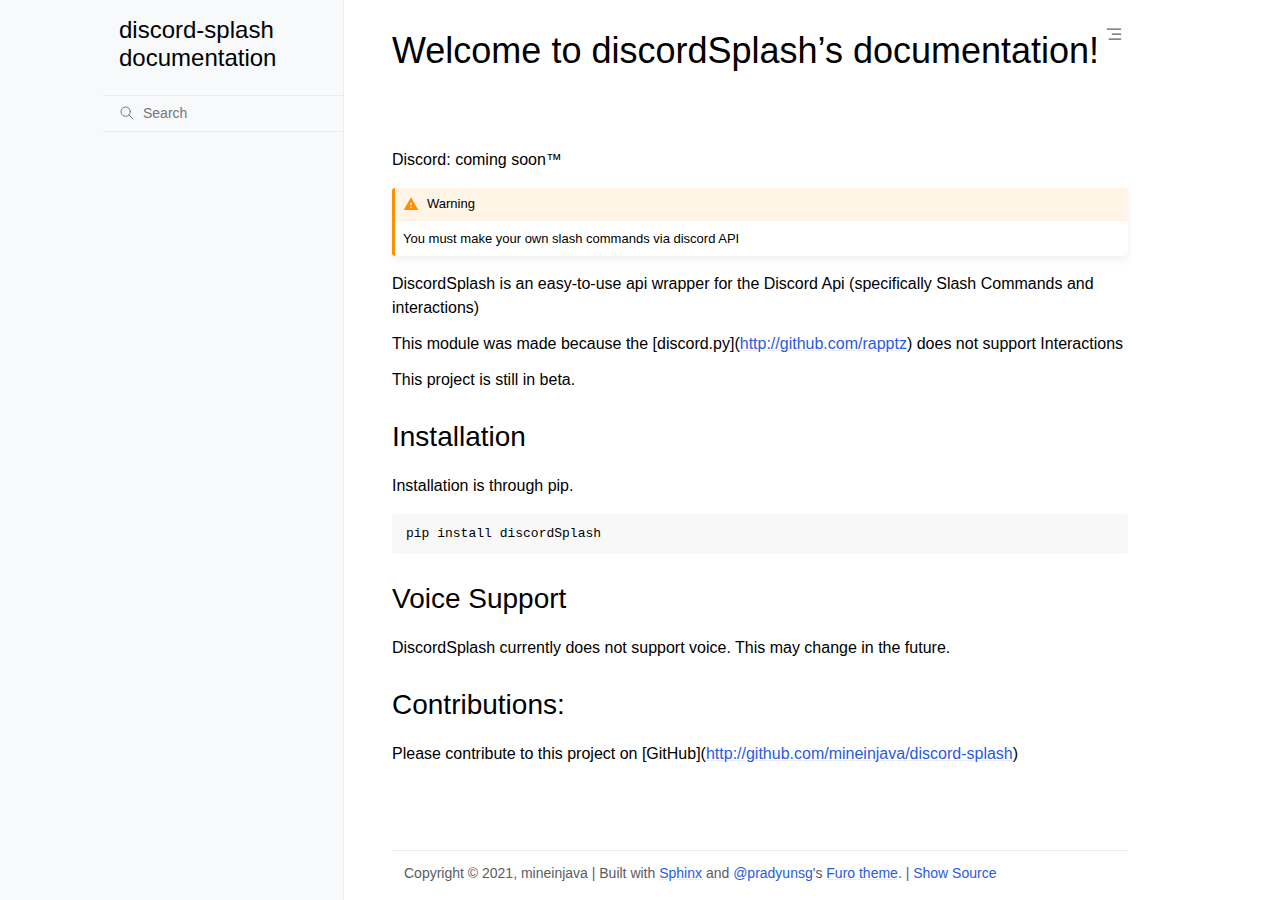
==== commit 5d89a13e: "more docs" ====
--- a/docs/_build/html/index.html
+++ b/docs/_build/html/index.html
@@ -94,7 +94,7 @@
       <a href="#"><div class="brand">discord-splash  documentation</div></a>
     </div>
     <div class="header-right">
-      <label class="toc-overlay-icon toc-header-icon no-toc" for="__toc">
+      <label class="toc-overlay-icon toc-header-icon" for="__toc">
         <i class="icon"><svg><use href="#svg-toc"></use></svg></i>
       </label>
     </div>
@@ -122,7 +122,7 @@
   <main class="main">
     <div class="content">
       <article role="main">
-        <label class="toc-overlay-icon toc-content-icon no-toc" for="__toc">
+        <label class="toc-overlay-icon toc-content-icon" for="__toc">
           <i class="icon"><svg><use href="#svg-toc"></use></svg></i>
         </label>
         <div class="section" id="welcome-to-discordsplash-s-documentation">
@@ -131,6 +131,24 @@
 <div class="admonition warning">
 <p class="admonition-title">Warning</p>
 <p>You must make your own slash commands via discord API</p>
+</div>
+<p>DiscordSplash is an easy-to-use api wrapper for the Discord Api (specifically Slash Commands and interactions)</p>
+<p>This module was made because the [discord.py](<a class="reference external" href="http://github.com/rapptz">http://github.com/rapptz</a>) does not support Interactions</p>
+<p>This project is still in beta.</p>
+<div class="section" id="installation">
+<h2>Installation<a class="headerlink" href="#installation" title="Permalink to this headline">¶</a></h2>
+<p>Installation is through pip.</p>
+<div class="highlight-default notranslate"><div class="highlight"><pre><span></span><span class="n">pip</span> <span class="n">install</span> <span class="n">discordSplash</span>
+</pre></div>
+</div>
+</div>
+<div class="section" id="voice-support">
+<h2>Voice Support<a class="headerlink" href="#voice-support" title="Permalink to this headline">¶</a></h2>
+<p>DiscordSplash currently does not support voice. This may change in the future.</p>
+</div>
+<div class="section" id="contributions">
+<h2>Contributions:<a class="headerlink" href="#contributions" title="Permalink to this headline">¶</a></h2>
+<p>Please contribute to this project on [GitHub](<a class="reference external" href="http://github.com/mineinjava/discord-splash">http://github.com/mineinjava/discord-splash</a>)</p>
 </div>
 </div>
 
@@ -158,8 +176,29 @@
         
       </footer>
     </div>
-    <aside class="toc-drawer no-toc">
-      
+    <aside class="toc-drawer">
+      
+      
+      <div class="toc-sticky toc-scroll">
+        <div class="toc-title-container">
+          <span class="toc-title">
+            Contents
+          </span>
+        </div>
+        <div class="toc-tree-container">
+          <div class="toc-tree">
+            <ul>
+<li><a class="reference internal" href="#">Welcome to discordSplash’s documentation!</a><ul>
+<li><a class="reference internal" href="#installation">Installation</a></li>
+<li><a class="reference internal" href="#voice-support">Voice Support</a></li>
+<li><a class="reference internal" href="#contributions">Contributions:</a></li>
+</ul>
+</li>
+</ul>
+
+          </div>
+        </div>
+      </div>
       
       
     </aside>
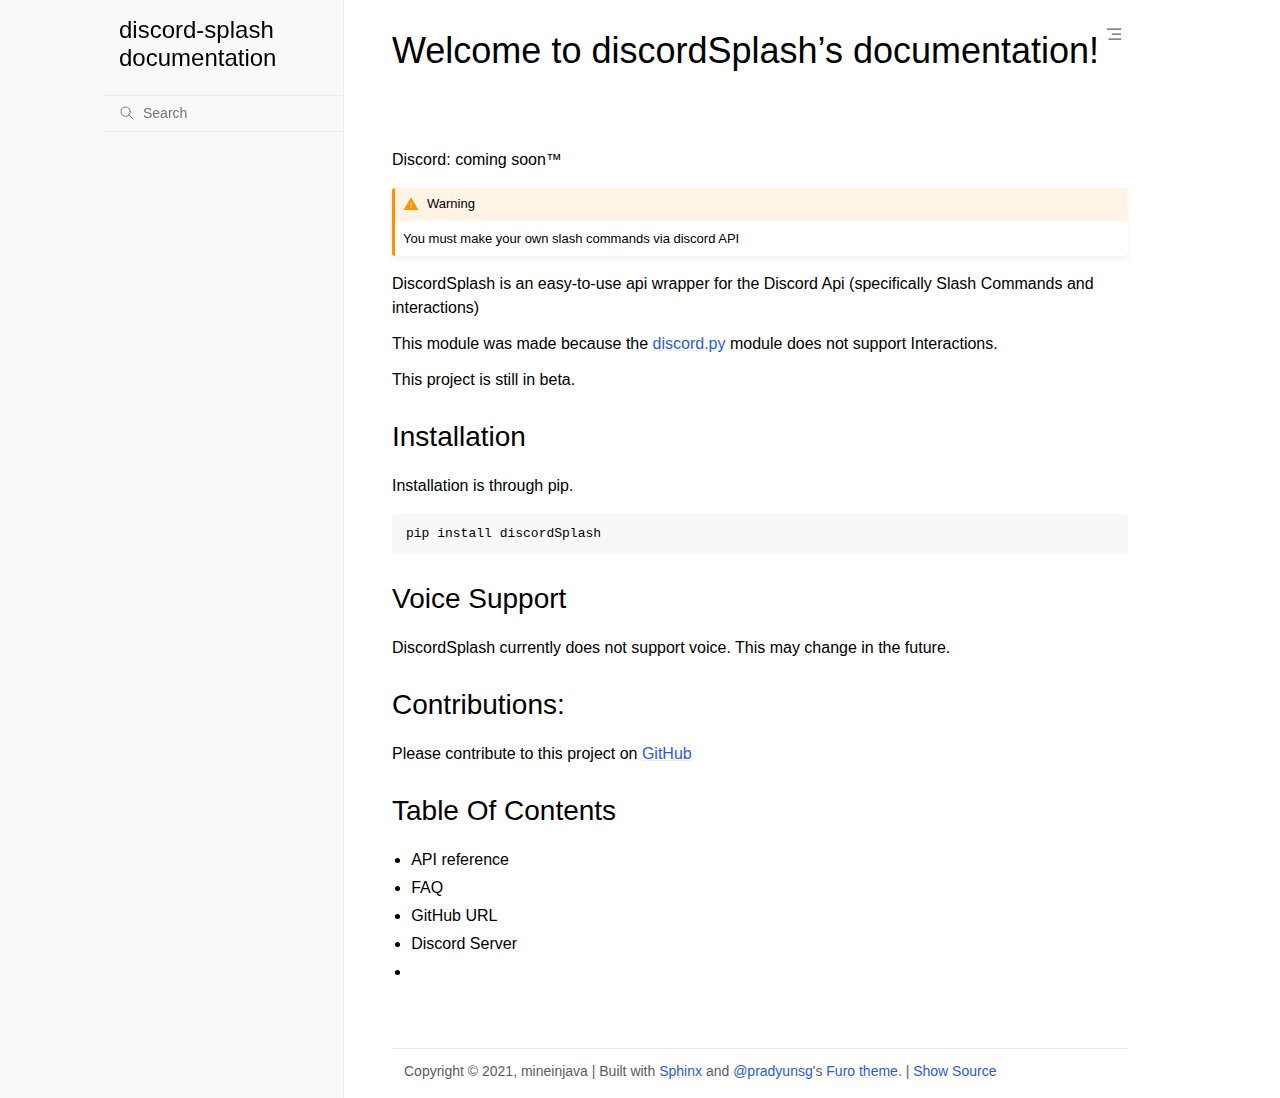
==== commit 48b379e8: "Fixed bugs and add docs" ====
--- a/docs/_build/html/index.html
+++ b/docs/_build/html/index.html
@@ -133,7 +133,7 @@
 <p>You must make your own slash commands via discord API</p>
 </div>
 <p>DiscordSplash is an easy-to-use api wrapper for the Discord Api (specifically Slash Commands and interactions)</p>
-<p>This module was made because the [discord.py](<a class="reference external" href="http://github.com/rapptz">http://github.com/rapptz</a>) does not support Interactions</p>
+<p>This module was made because the <a class="reference external" href="http://github.com/rapptz/discord.py">discord.py</a> module does not support Interactions.</p>
 <p>This project is still in beta.</p>
 <div class="section" id="installation">
 <h2>Installation<a class="headerlink" href="#installation" title="Permalink to this headline">¶</a></h2>
@@ -148,7 +148,17 @@
 </div>
 <div class="section" id="contributions">
 <h2>Contributions:<a class="headerlink" href="#contributions" title="Permalink to this headline">¶</a></h2>
-<p>Please contribute to this project on [GitHub](<a class="reference external" href="http://github.com/mineinjava/discord-splash">http://github.com/mineinjava/discord-splash</a>)</p>
+<p>Please contribute to this project on <a class="reference external" href="http://github.com/mineinjava/discord-splash">GitHub</a></p>
+</div>
+<div class="section" id="table-of-contents">
+<h2>Table Of Contents<a class="headerlink" href="#table-of-contents" title="Permalink to this headline">¶</a></h2>
+<ul class="simple">
+<li><p>API reference</p></li>
+<li><p>FAQ</p></li>
+<li><p>GitHub URL</p></li>
+<li><p>Discord Server</p></li>
+<li></li>
+</ul>
 </div>
 </div>
 
@@ -192,6 +202,7 @@
 <li><a class="reference internal" href="#installation">Installation</a></li>
 <li><a class="reference internal" href="#voice-support">Voice Support</a></li>
 <li><a class="reference internal" href="#contributions">Contributions:</a></li>
+<li><a class="reference internal" href="#table-of-contents">Table Of Contents</a></li>
 </ul>
 </li>
 </ul>
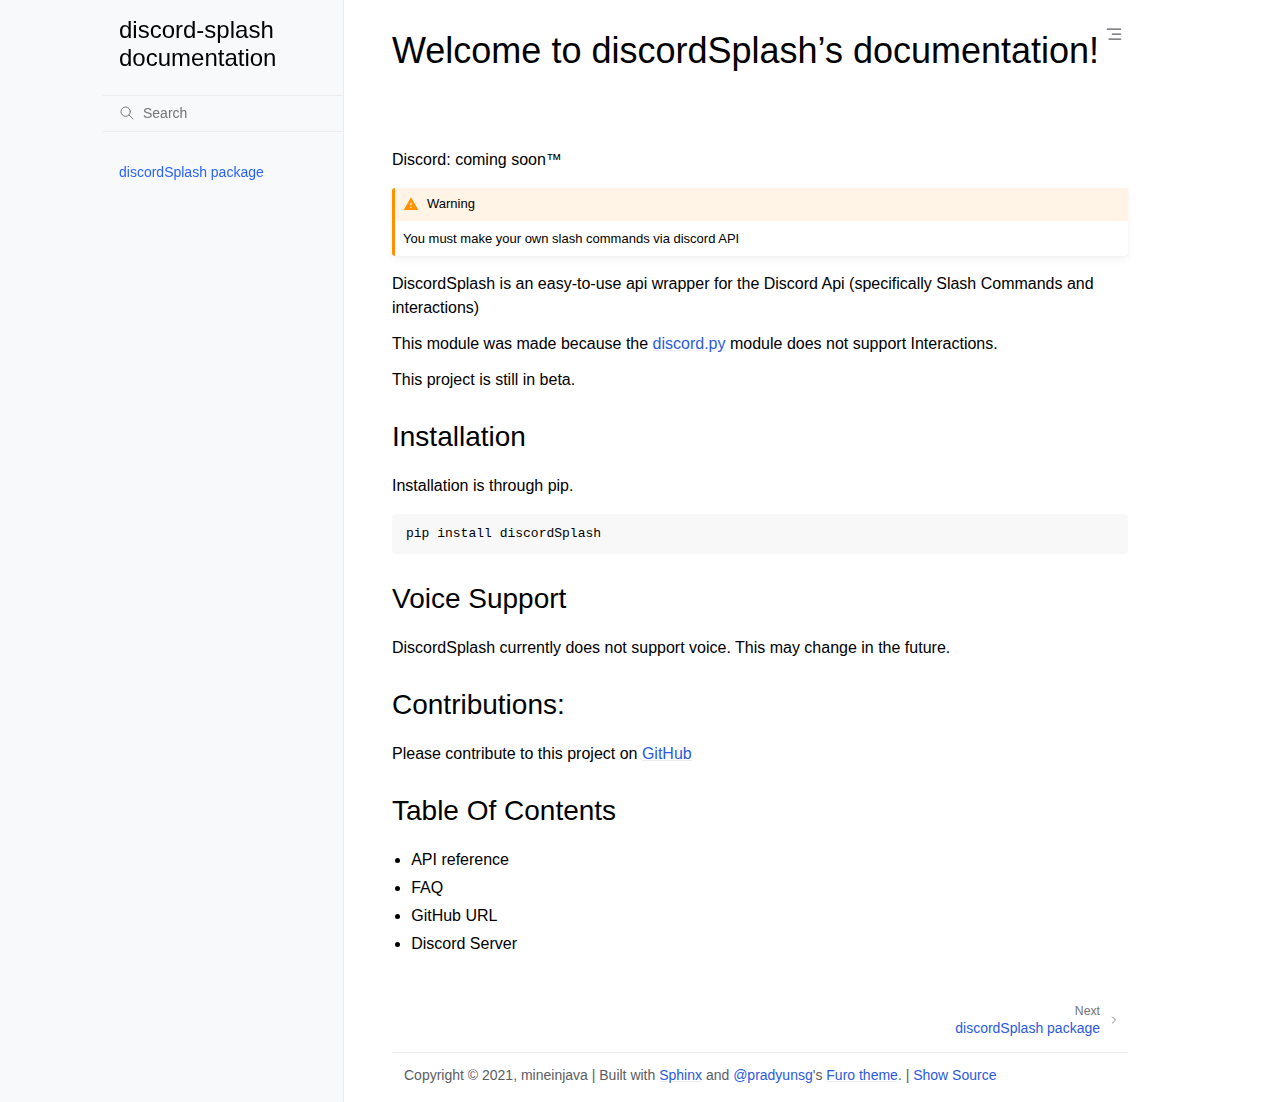
==== commit a0cbca1b: "finish the requests/ratelimit" ====
--- a/docs/_build/html/index.html
+++ b/docs/_build/html/index.html
@@ -1,9 +1,9 @@
 <!doctype html>
 <html class="no-js">
   <head><meta charset="utf-8"/>
-    <meta name="viewport" content="width=device-width,initial-scale=1"/><link rel="index" title="Index" href="genindex.html" /><link rel="search" title="Search" href="search.html" />
-
-    <meta name="generator" content="sphinx-3.2.1, furo 2020.12.30.beta24"/>
+    <meta name="viewport" content="width=device-width,initial-scale=1"/><link rel="index" title="Index" href="genindex.html" /><link rel="search" title="Search" href="search.html" /><link rel="next" title="discordSplash package" href="discordSplash.html" />
+
+    <meta name="generator" content="sphinx-3.5.1, furo 2020.12.30.beta24"/>
         <title>Home - discord-splash documentation</title>
       <link rel="stylesheet" href="_static/styles/furo.css?digest=33d2fc4f3f180ec1ffc6524e273e21d7d58cbe49">
     <link rel="stylesheet" href="_static/pygments.css">
@@ -41,7 +41,6 @@
     <script defer="defer" src="_static/jquery.js"></script>
     <script defer="defer" src="_static/underscore.js"></script>
     <script defer="defer" src="_static/doctools.js"></script>
-    <script defer="defer" src="_static/language_data.js"></script>
     <script defer src="_static/scripts/main.js?digest=e931d09b2a40c1bb82b542effe772014573baf67"></script></head>
   <body dir="">
     
@@ -112,7 +111,10 @@
   <input type="hidden" name="check_keywords" value="yes">
   <input type="hidden" name="area" value="default">
 </form><div class="sidebar-scroll"><div class="sidebar-tree">
-  
+  <ul>
+<li class="toctree-l1"><a class="reference internal" href="discordSplash.html">discordSplash package</a></li>
+</ul>
+
 </div>
 </div>
       </div>
@@ -125,7 +127,9 @@
         <label class="toc-overlay-icon toc-content-icon" for="__toc">
           <i class="icon"><svg><use href="#svg-toc"></use></svg></i>
         </label>
-        <div class="section" id="welcome-to-discordsplash-s-documentation">
+        <div class="toctree-wrapper compound">
+</div>
+<div class="section" id="welcome-to-discordsplash-s-documentation">
 <h1>Welcome to discordSplash’s documentation!<a class="headerlink" href="#welcome-to-discordsplash-s-documentation" title="Permalink to this headline">¶</a></h1>
 <p>Discord: coming soon™</p>
 <div class="admonition warning">
@@ -157,7 +161,6 @@
 <li><p>FAQ</p></li>
 <li><p>GitHub URL</p></li>
 <li><p>Discord Server</p></li>
-<li></li>
 </ul>
 </div>
 </div>
@@ -166,7 +169,15 @@
       <footer>
         
         <div class="related-pages">
-          
+          <a class="next-page" href="discordSplash.html">
+              <div class="page-info">
+                <div class="context">
+                  <span>Next</span>
+                </div>
+                <div class="title">discordSplash package</div>
+              </div>
+              <svg><use href="#svg-arrow-right"></use></svg>
+            </a>
           
         </div>
 
